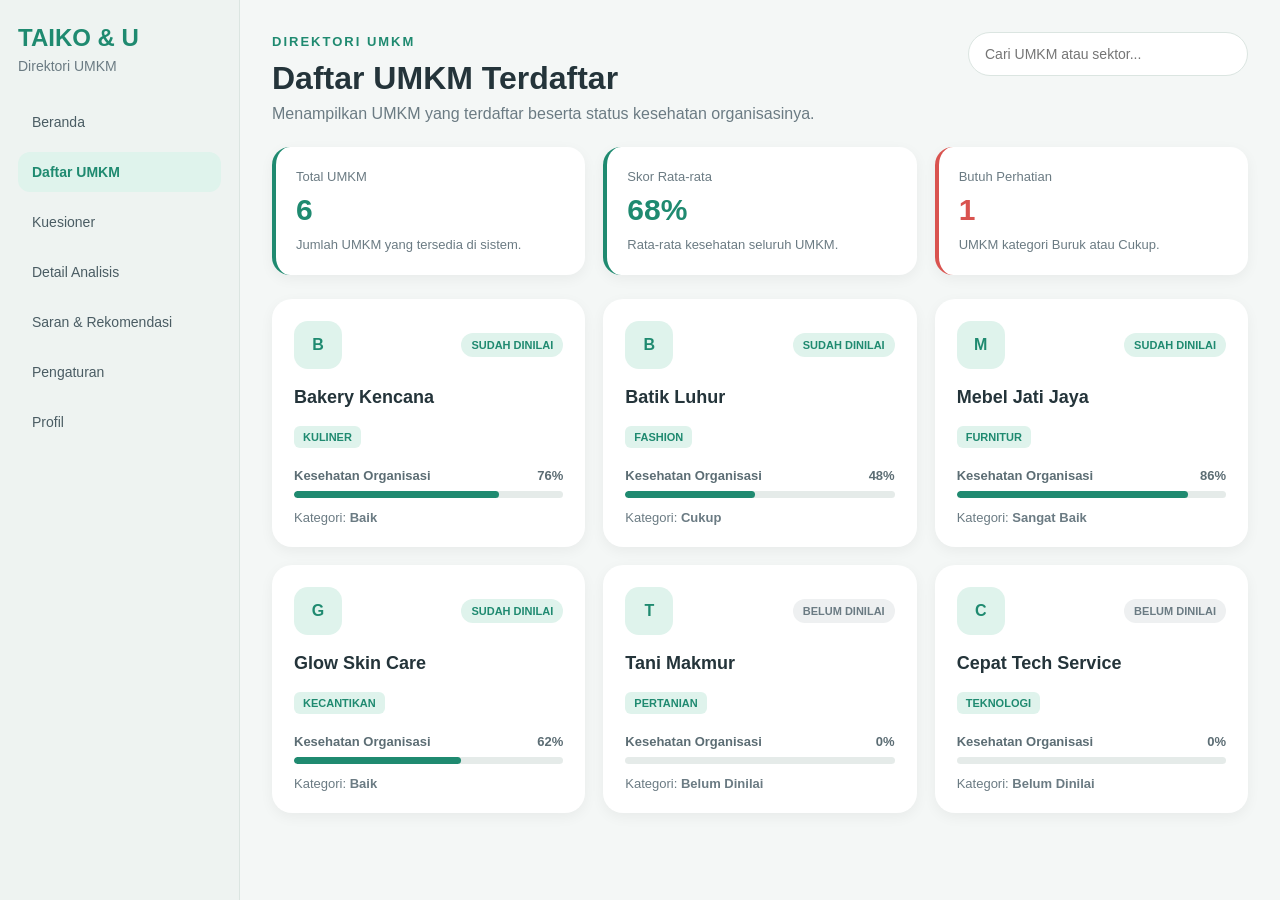
==== daftar_umkm/daftar_umkm.html @ 5aecc87b "Upload project TAIKO frontend Initial upload project: landing page, dashboard, kuesioner, detail ana" ====
<!DOCTYPE html>
<html lang="en">
<head>
  <meta charset="UTF-8" />
  <meta name="viewport" content="width=device-width, initial-scale=1.0" />
  <title>Daftar UMKM - TAIKO & U</title>
  <link rel="stylesheet" href="daftar_umkm.css" />
</head>


<body>
  <div class="page">
    <aside class="sidebar">
      <div class="brand">
        <h2>TAIKO & U</h2>
        <p>Direktori UMKM</p>
      </div>

      <nav class="menu">
        <a href="../beranda/index.html">Beranda</a>
        <a class="active" href="#">Daftar UMKM</a>
        <a href="../kuisioner/kuisioner.html">Kuesioner</a>
        <a href="../detail/detail_analisis.html">Detail Analisis</a>
        <a href="../saran_rekomendasi/saran_rekomendasi.html">Saran & Rekomendasi</a>
        <a href="../pengaturan/pengaturan.html">Pengaturan</a>
        <a href="../profil/profil.html">Profil</a>
      </nav>
    </aside>

    <main class="main">
      <header class="topbar">
        <div>
          <span class="eyebrow">Direktori UMKM</span>
          <h1>Daftar UMKM Terdaftar</h1>
          <p>Menampilkan UMKM yang terdaftar beserta status kesehatan organisasinya.</p>
        </div>

        <div class="search-box">
          <input id="searchInput" type="text" placeholder="Cari UMKM atau sektor..." />
        </div>
      </header>

      <section class="summary-grid">
        <div class="summary-card">
          <span>Total UMKM</span>
          <h3 id="totalUmkm">0</h3>
          <p>Jumlah UMKM yang tersedia di sistem.</p>
        </div>

        <div class="summary-card">
          <span>Skor Rata-rata</span>
          <h3 id="averageScore">0%</h3>
          <p>Rata-rata kesehatan seluruh UMKM.</p>
        </div>

        <div class="summary-card danger">
          <span>Butuh Perhatian</span>
          <h3 id="needAttention">0</h3>
          <p>UMKM kategori Buruk atau Cukup.</p>
        </div>
      </section>

      <section id="umkmGrid" class="umkm-grid"></section>
    </main>
  </div>

  <script src="daftar_umkm.js"></script>
</body>
</html>
---- daftar_umkm/daftar_umkm.css ----
* {
  box-sizing: border-box;
}

body {
  margin: 0;
  font-family: Arial, sans-serif;
  background: #f4f7f6;
  color: #24343a;
}

.page {
  display: grid;
  grid-template-columns: 240px 1fr;
  min-height: 100vh;
}

.sidebar {
  background: #eef3f1;
  padding: 24px 18px;
  border-right: 1px solid #dbe5e1;
  position: sticky;
  top: 0;
  height: 100vh;
}

.brand h2 {
  margin: 0;
  color: #1f8a70;
  font-size: 24px;
}

.brand p {
  margin-top: 6px;
  color: #6b7b83;
  font-size: 14px;
}

.menu {
  margin-top: 28px;
  display: flex;
  flex-direction: column;
  gap: 10px;
}

.menu a {
  text-decoration: none;
  color: #4a5c63;
  padding: 12px 14px;
  border-radius: 12px;
  font-size: 14px;
}

.menu a.active,
.menu a:hover {
  background: #dff3ec;
  color: #1f8a70;
  font-weight: 700;
}

.main {
  padding: 32px;
}

.topbar {
  display: flex;
  justify-content: space-between;
  gap: 20px;
  align-items: flex-start;
  margin-bottom: 24px;
}

.eyebrow {
  color: #1f8a70;
  font-size: 13px;
  font-weight: 800;
  letter-spacing: 2px;
  text-transform: uppercase;
}

.topbar h1 {
  margin: 10px 0 8px;
  font-size: 32px;
}

.topbar p {
  margin: 0;
  color: #6b7b83;
}

.search-box input {
  width: 280px;
  padding: 13px 16px;
  border-radius: 999px;
  border: 1px solid #dbe5e1;
  background: #ffffff;
  outline: none;
  font-size: 14px;
}

.search-box input:focus {
  border-color: #1f8a70;
  box-shadow: 0 0 0 3px rgba(31, 138, 112, 0.12);
}

.summary-grid {
  display: grid;
  grid-template-columns: repeat(3, 1fr);
  gap: 18px;
  margin-bottom: 24px;
}

.summary-card {
  background: #ffffff;
  border-radius: 18px;
  padding: 20px;
  box-shadow: 0 4px 14px rgba(0,0,0,0.05);
  border-left: 4px solid #1f8a70;
}

.summary-card.danger {
  border-left-color: #d9534f;
}

.summary-card span {
  color: #6b7b83;
  font-size: 13px;
}

.summary-card h3 {
  margin: 8px 0;
  color: #1f8a70;
  font-size: 30px;
}

.summary-card.danger h3 {
  color: #d9534f;
}

.summary-card p {
  margin: 0;
  color: #6b7b83;
  font-size: 13px;
  line-height: 1.5;
}

.umkm-grid {
  display: grid;
  grid-template-columns: repeat(3, 1fr);
  gap: 18px;
}

.umkm-card {
  background: #ffffff;
  border-radius: 20px;
  padding: 22px;
  box-shadow: 0 4px 14px rgba(0,0,0,0.05);
}
.umkm-card {
  cursor: pointer;
  transition: 0.2s ease;
}

.umkm-card:hover {
  transform: translateY(-4px);
  box-shadow: 0 8px 22px rgba(0,0,0,0.08);
}

.card-top {
  display: flex;
  justify-content: space-between;
  align-items: center;
  margin-bottom: 18px;
}

.umkm-icon {
  width: 48px;
  height: 48px;
  border-radius: 14px;
  background: #dff3ec;
  color: #1f8a70;
  display: flex;
  align-items: center;
  justify-content: center;
  font-weight: 800;
}

.status {
  padding: 6px 10px;
  border-radius: 999px;
  font-size: 11px;
  font-weight: 800;
}

.status.done {
  background: #dff3ec;
  color: #1f8a70;
}

.status.empty {
  background: #eef0f1;
  color: #6b7b83;
}

.umkm-card h3 {
  margin: 0 0 6px;
  font-size: 18px;
}

.sector {
  display: inline-block;
  margin: 12px 0;
  background: #dff3ec;
  color: #1f8a70;
  padding: 5px 9px;
  border-radius: 6px;
  font-size: 11px;
  font-weight: 800;
  text-transform: uppercase;
}

.score-row {
  display: flex;
  justify-content: space-between;
  font-size: 13px;
  margin: 8px 0;
  color: #5c6d74;
}

.progress {
  height: 7px;
  border-radius: 999px;
  background: #e5ebe9;
  overflow: hidden;
}

.progress-fill {
  height: 100%;
  background: #1f8a70;
  border-radius: 999px;
}

.category {
  margin-top: 12px;
  color: #6b7b83;
  font-size: 13px;
}

.empty-message {
  grid-column: 1 / -1;
  background: #ffffff;
  border-radius: 20px;
  padding: 32px;
  text-align: center;
  color: #6b7b83;
}

@media (max-width: 1100px) {
  .umkm-grid {
    grid-template-columns: repeat(2, 1fr);
  }

  .summary-grid {
    grid-template-columns: 1fr;
  }
}

@media (max-width: 800px) {
  .page {
    grid-template-columns: 1fr;
  }

  .sidebar {
    display: none;
  }

  .topbar {
    flex-direction: column;
  }

  .search-box input {
    width: 100%;
  }

  .umkm-grid {
    grid-template-columns: 1fr;
  }

  .main {
    padding: 18px;
  }
}
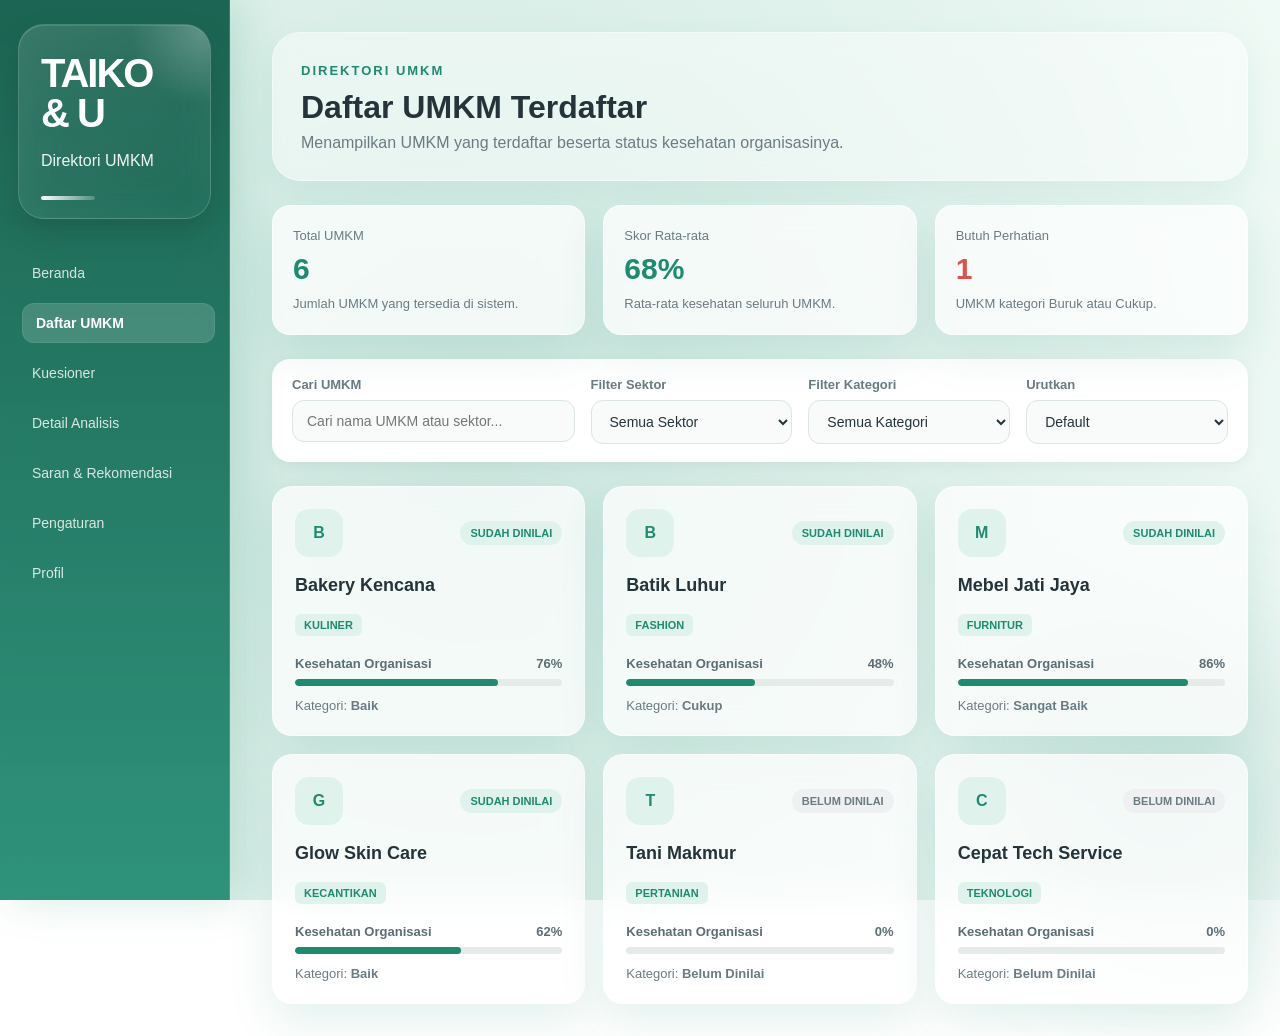
==== commit c31b5f7a: "Integrasi Visualisasi Data buat API Backend Nanti tambahin di beranda biar masuk UMKM Baru ke chart," ====
--- a/daftar_umkm/daftar_umkm.html
+++ b/daftar_umkm/daftar_umkm.html
@@ -4,9 +4,9 @@
   <meta charset="UTF-8" />
   <meta name="viewport" content="width=device-width, initial-scale=1.0" />
   <title>Daftar UMKM - TAIKO & U</title>
+  <link rel="stylesheet" href="/theme/global.css"/>
   <link rel="stylesheet" href="daftar_umkm.css" />
 </head>
-
 
 <body>
   <div class="page">
@@ -20,7 +20,7 @@
         <a href="../beranda/index.html">Beranda</a>
         <a class="active" href="#">Daftar UMKM</a>
         <a href="../kuisioner/kuisioner.html">Kuesioner</a>
-        <a href="../detail/detail_analisis.html">Detail Analisis</a>
+        <a href="../detail/detail_analisis.html" onclick="localStorage.removeItem('selectedUmkm'); localStorage.removeItem('previewAssessments');">Detail Analisis</a>
         <a href="../saran_rekomendasi/saran_rekomendasi.html">Saran & Rekomendasi</a>
         <a href="../pengaturan/pengaturan.html">Pengaturan</a>
         <a href="../profil/profil.html">Profil</a>
@@ -33,10 +33,6 @@
           <span class="eyebrow">Direktori UMKM</span>
           <h1>Daftar UMKM Terdaftar</h1>
           <p>Menampilkan UMKM yang terdaftar beserta status kesehatan organisasinya.</p>
-        </div>
-
-        <div class="search-box">
-          <input id="searchInput" type="text" placeholder="Cari UMKM atau sektor..." />
         </div>
       </header>
 
@@ -60,6 +56,42 @@
         </div>
       </section>
 
+      <section class="filter-panel">
+        <div class="filter-group">
+          <label for="searchInput">Cari UMKM</label>
+          <input id="searchInput" type="text" placeholder="Cari nama UMKM atau sektor..." />
+        </div>
+
+        <div class="filter-group">
+          <label for="sectorFilter">Filter Sektor</label>
+          <select id="sectorFilter">
+            <option value="all">Semua Sektor</option>
+          </select>
+        </div>
+
+        <div class="filter-group">
+          <label for="categoryFilter">Filter Kategori</label>
+          <select id="categoryFilter">
+            <option value="all">Semua Kategori</option>
+            <option value="Belum Dinilai">Belum Dinilai</option>
+            <option value="Buruk">Buruk</option>
+            <option value="Cukup">Cukup</option>
+            <option value="Baik">Baik</option>
+            <option value="Sangat Baik">Sangat Baik</option>
+          </select>
+        </div>
+
+        <div class="filter-group">
+          <label for="sortFilter">Urutkan</label>
+          <select id="sortFilter">
+            <option value="default">Default</option>
+            <option value="highest">Skor Tertinggi</option>
+            <option value="lowest">Skor Terendah</option>
+            <option value="name">Nama A-Z</option>
+          </select>
+        </div>
+      </section>
+
       <section id="umkmGrid" class="umkm-grid"></section>
     </main>
   </div>
--- a/theme/global.css
+++ b/theme/global.css
@@ -0,0 +1,555 @@
+/* =========================
+   GLOBAL THEME
+========================= */
+
+:root {
+  --primary: #1f8a70;
+  --primary-dark: #176b58;
+  --primary-soft: #dff3ec;
+
+  --bg-main: #f4f7f6;
+  --bg-card: rgba(255,255,255,0.88);
+
+  --text-main: #24343a;
+  --text-soft: #5c6d74;
+
+  --shadow-soft: 0 10px 30px rgba(31,138,112,0.08);
+  --radius-lg: 28px;
+  --radius-md: 18px;
+}
+
+/* =========================
+   BODY BACKGROUND
+========================= */
+
+html,
+body {
+  min-height: 100%;
+  background: transparent !important;
+}
+
+body::before {
+  content: "";
+  position: fixed;
+  inset: 0;
+  z-index: -9999;
+
+  background:
+    radial-gradient(circle at 15% 20%, rgba(31,138,112,0.18), transparent 30%),
+    radial-gradient(circle at 85% 15%, rgba(92,225,195,0.22), transparent 28%),
+    radial-gradient(circle at 75% 80%, rgba(26,110,90,0.15), transparent 35%),
+    radial-gradient(circle at 30% 90%, rgba(120,240,210,0.12), transparent 30%),
+    linear-gradient(
+      135deg,
+      #eefaf5,
+      #f7fcfa,
+      #edf7f3
+    );
+
+  background-size: 250% 250%;
+
+  animation: softGradientMove 18s ease infinite;
+}
+@keyframes softGradientMove {
+  0% {
+    background-position: 0% 50%;
+  }
+
+  50% {
+    background-position: 100% 50%;
+  }
+
+  100% {
+    background-position: 0% 50%;
+  }
+}
+
+.dashboard,
+.detail-page,
+.page,
+.main,
+.content,
+.container {
+  background: transparent !important;
+}
+
+
+.sidebar {
+  width: 230px;
+  min-height: 100vh;
+
+  background:
+    linear-gradient(
+      180deg,
+      rgba(18, 78, 64, 0.96),
+      rgba(26, 110, 90, 0.94)
+    );
+
+  border-right: 1px solid rgba(255,255,255,0.08);
+
+  backdrop-filter: blur(18px);
+
+  box-shadow:
+    10px 0 40px rgba(0,0,0,0.06);
+
+  color: white;
+}
+
+.brand h2 {
+  color: white;
+  font-size: 42px;
+  font-weight: 900;
+  letter-spacing: -1px;
+}
+
+.brand p {
+  color: rgba(255,255,255,0.75);
+  line-height: 1.5;
+}
+
+.menu a {
+  color: rgba(255,255,255,0.78);
+
+  border-radius: 16px;
+
+  transition: all 0.25s ease;
+}
+
+.menu a:hover {
+  background: rgba(255,255,255,0.08);
+  color: white;
+
+  transform: translateX(4px);
+}
+
+.menu a.active {
+  background: rgba(255,255,255,0.16);
+
+  color: white;
+
+  box-shadow:
+    inset 0 0 0 1px rgba(255,255,255,0.08);
+}
+/* =========================
+   ANIMATION
+========================= */
+
+@keyframes softGradientMove {
+  0% {
+    background-position: 0% 50%;
+  }
+
+  50% {
+    background-position: 100% 50%;
+  }
+
+  100% {
+    background-position: 0% 50%;
+  }
+}
+
+/* =========================
+   GLOBAL CARD
+========================= */
+
+.panel,
+.summary-card,
+.stat-card,
+.info-card,
+.umkm-card,
+.table-panel {
+  background: rgba(255,255,255,0.72);
+
+  backdrop-filter: blur(18px);
+
+  border: 1px solid rgba(255,255,255,0.45);
+
+  box-shadow:
+    0 8px 30px rgba(31,138,112,0.08);
+
+  transition: all 0.25s ease;
+}
+
+.panel:hover,
+.summary-card:hover {
+  transform: translateY(-3px);
+
+  box-shadow:
+    0 18px 40px rgba(31,138,112,0.12);
+}
+
+/* =========================
+   BUTTON
+========================= */
+
+button,
+.btn,
+.recommendation-btn {
+  border: none;
+  cursor: pointer;
+
+  background: var(--primary);
+  color: white;
+
+  transition: all 0.2s ease;
+}
+
+button:hover,
+.btn:hover,
+.recommendation-btn:hover {
+  background: var(--primary-dark);
+  transform: translateY(-2px);
+}
+
+/* =========================
+   SCROLLBAR
+========================= */
+
+::-webkit-scrollbar {
+  width: 10px;
+}
+
+::-webkit-scrollbar-track {
+  background: #edf3f1;
+}
+
+::-webkit-scrollbar-thumb {
+  background: #b7d9cf;
+  border-radius: 999px;
+}
+
+::-webkit-scrollbar-thumb:hover {
+  background: #8fcab9;
+}
+
+@keyframes softGradientMove {
+  0% {
+    background-position: 0% 50%;
+  }
+
+  50% {
+    background-position: 100% 50%;
+  }
+
+  100% {
+    background-position: 0% 50%;
+  }
+}
+
+.panel,
+.summary-card,
+.stat-card,
+.info-card,
+.umkm-card,
+.table-panel,
+.insight-card {
+  background: rgba(255,255,255,0.82);
+  backdrop-filter: blur(14px);
+
+  border: 1px solid rgba(255,255,255,0.5);
+
+  box-shadow:
+    0 10px 30px rgba(31,138,112,0.08);
+
+  transition: all 0.25s ease;
+}
+
+.panel:hover,
+.summary-card:hover,
+.stat-card:hover {
+  transform: translateY(-2px);
+}
+
+.panel,
+.summary-card,
+.stat-card,
+.info-card,
+.umkm-card,
+.table-panel {
+  background: rgba(255,255,255,0.82);
+  backdrop-filter: blur(14px);
+
+  border: 1px solid rgba(255,255,255,0.5);
+
+  box-shadow:
+    0 10px 30px rgba(31,138,112,0.08);
+}
+
+/* FORCE GLOBAL THEME */
+
+/* Glass card */
+.panel,
+.summary-card,
+.stat-card,
+.user-info-card,
+.notif,
+.umkm-card,
+.empty-state,
+.table-panel {
+  background: rgba(255, 255, 255, 0.72) !important;
+  backdrop-filter: blur(18px) !important;
+  -webkit-backdrop-filter: blur(18px) !important;
+  border: 1px solid rgba(255, 255, 255, 0.55) !important;
+  box-shadow: 0 18px 45px rgba(31, 138, 112, 0.12) !important;
+}
+
+/* Sidebar gradient */
+.sidebar {
+  background:
+    linear-gradient(
+      180deg,
+      rgba(20, 94, 76, 0.96),
+      rgba(31, 138, 112, 0.92)
+    ) !important;
+  border-right: 1px solid rgba(255, 255, 255, 0.14) !important;
+  box-shadow: 12px 0 40px rgba(31, 138, 112, 0.18) !important;
+}
+
+/* Brand sidebar */
+.sidebar .brand h2 {
+  color: #ffffff !important;
+}
+
+.sidebar .brand p {
+  color: rgba(255, 255, 255, 0.75) !important;
+}
+
+/* Menu sidebar */
+.sidebar .menu a {
+  color: rgba(255, 255, 255, 0.82) !important;
+}
+
+.sidebar .menu a:hover,
+.sidebar .menu a.active {
+  background: rgba(255, 255, 255, 0.16) !important;
+  color: #ffffff !important;
+  transform: translateX(4px);
+}
+
+/* Main area transparent */
+.dashboard,
+.detail-page,
+.page,
+.main {
+  background: transparent !important;
+}
+
+.topbar {
+  background: rgba(255,255,255,0.45);
+  backdrop-filter: blur(14px);
+  -webkit-backdrop-filter: blur(14px);
+
+  border: 1px solid rgba(255,255,255,0.4);
+
+  border-radius: 28px;
+
+  padding: 28px;
+
+  box-shadow:
+    0 10px 30px rgba(31,138,112,0.08);
+}
+
+.chart-wrapper,
+.radar-wrapper,
+.boxplot-wrapper {
+  background: rgba(255,255,255,0.35);
+
+  backdrop-filter: blur(10px);
+  -webkit-backdrop-filter: blur(10px);
+
+  border-radius: 24px;
+
+  padding: 20px;
+
+  border: 1px solid rgba(255,255,255,0.35);
+}
+
+table {
+  background: rgba(255,255,255,0.45);
+
+  backdrop-filter: blur(10px);
+
+  border-radius: 18px;
+
+  overflow: hidden;
+}
+
+thead {
+  background: rgba(31,138,112,0.08);
+}
+
+button,
+.btn,
+a.button {
+  background: rgba(31,138,112,0.85);
+
+  backdrop-filter: blur(10px);
+
+  border: 1px solid rgba(255,255,255,0.25);
+
+  box-shadow:
+    0 8px 18px rgba(31,138,112,0.18);
+
+  transition: all 0.25s ease;
+}
+
+button:hover,
+.btn:hover {
+  transform: translateY(-2px);
+
+  box-shadow:
+    0 14px 28px rgba(31,138,112,0.28);
+}
+
+.insight-card {
+  background: rgba(255,255,255,0.42);
+
+  backdrop-filter: blur(12px);
+
+  border: 1px solid rgba(255,255,255,0.35);
+
+  box-shadow:
+    0 10px 24px rgba(31,138,112,0.08);
+}
+
+.panel,
+.summary-card,
+.insight-card,
+.table-panel {
+  transition:
+    transform 0.25s ease,
+    box-shadow 0.25s ease;
+}
+
+.panel:hover,
+.summary-card:hover,
+.insight-card:hover {
+  transform: translateY(-4px);
+
+  box-shadow:
+    0 20px 40px rgba(31,138,112,0.16);
+}
+
+body::after {
+  content: "";
+
+  position: fixed;
+
+  width: 500px;
+  height: 500px;
+
+  right: -150px;
+  bottom: -150px;
+
+  background:
+    radial-gradient(
+      circle,
+      rgba(31,138,112,0.16),
+      transparent 70%
+    );
+
+  z-index: -1;
+
+  filter: blur(40px);
+}
+
+/* ===== PREMIUM SIDEBAR BRAND ===== */
+
+.sidebar .brand {
+  position: relative;
+
+  padding: 28px 22px;
+
+  margin-bottom: 34px;
+
+  border-radius: 26px;
+
+  background:
+    linear-gradient(
+      145deg,
+      rgba(255,255,255,0.14),
+      rgba(255,255,255,0.04)
+    );
+
+  backdrop-filter: blur(18px);
+
+  border: 1px solid rgba(255,255,255,0.16);
+
+  box-shadow:
+    0 14px 32px rgba(0,0,0,0.14),
+    inset 0 1px 0 rgba(255,255,255,0.12);
+
+  overflow: hidden;
+}
+
+/* glow atas */
+.sidebar .brand::before {
+  content: "";
+
+  position: absolute;
+
+  top: -60px;
+  right: -60px;
+
+  width: 140px;
+  height: 140px;
+
+  background:
+    radial-gradient(
+      circle,
+      rgba(255,255,255,0.22),
+      transparent 70%
+    );
+
+  pointer-events: none;
+}
+
+/* logo/title */
+.sidebar .brand h2 {
+  font-size: 2.5rem !important;
+
+  font-weight: 900;
+
+  letter-spacing: -2px;
+
+  color: white !important;
+
+  margin-bottom: 14px;
+
+  line-height: 1;
+}
+
+/* subtitle */
+.sidebar .brand p {
+  color: rgba(255,255,255,0.92) !important;
+
+  font-size: 1rem;
+
+  line-height: 1.7;
+
+  font-weight: 500;
+
+  max-width: 220px;
+}
+
+/* accent line */
+.sidebar .brand::after {
+  content: "";
+
+  position: absolute;
+
+  left: 22px;
+  bottom: 18px;
+
+  width: 54px;
+  height: 4px;
+
+  border-radius: 999px;
+
+  background:
+    linear-gradient(
+      90deg,
+      #ffffff,
+      rgba(255,255,255,0.2)
+    );
+}
--- a/daftar_umkm/daftar_umkm.css
+++ b/daftar_umkm/daftar_umkm.css
@@ -5,7 +5,7 @@
 body {
   margin: 0;
   font-family: Arial, sans-serif;
-  background: #f4f7f6;
+  background: transparent;
   color: #24343a;
 }
 
@@ -289,4 +289,56 @@
   .main {
     padding: 18px;
   }
+}
+
+.filter-panel {
+  background: #ffffff;
+  border-radius: 18px;
+  padding: 18px 20px;
+  margin-bottom: 24px;
+  display: grid;
+  grid-template-columns: 1.4fr 1fr 1fr 1fr;
+  gap: 16px;
+  box-shadow: 0 4px 14px rgba(0, 0, 0, 0.05);
+}
+
+.filter-group {
+  display: flex;
+  flex-direction: column;
+  gap: 8px;
+}
+
+.filter-group label {
+  font-size: 13px;
+  color: #6b7b83;
+  font-weight: 700;
+}
+
+.filter-group input,
+.filter-group select {
+  border: 1px solid #dbe5e1;
+  background: #f9fbfa;
+  border-radius: 12px;
+  padding: 12px 14px;
+  font-size: 14px;
+  color: #24343a;
+  outline: none;
+}
+
+.filter-group input:focus,
+.filter-group select:focus {
+  border-color: #1f8a70;
+  background: #ffffff;
+}
+
+@media (max-width: 1000px) {
+  .filter-panel {
+    grid-template-columns: 1fr 1fr;
+  }
+}
+
+@media (max-width: 640px) {
+  .filter-panel {
+    grid-template-columns: 1fr;
+  }
 }
